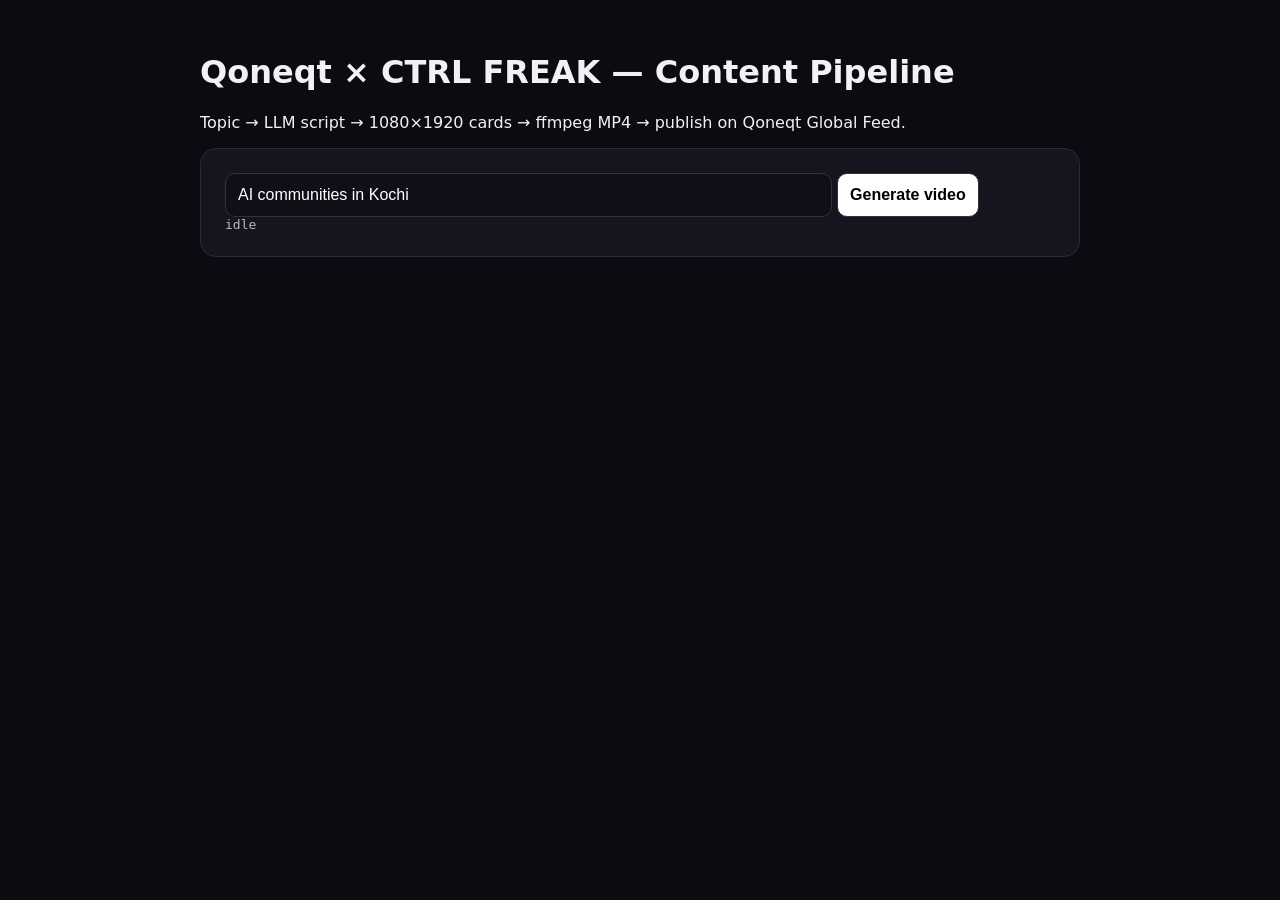
==== apps/web/index.html @ f0d29067 "QF pipeline v0: topic-to-MP4 for Qoneqt Global Feed (Python + Java backends, photo/voice/HyperFrames" ====
<!doctype html>
<html lang="en">
<head>
<meta charset="utf-8" />
<meta name="viewport" content="width=device-width, initial-scale=1" />
<title>Qoneqt x CTRL FREAK — AI Video Pipeline</title>
<style>
  body { font-family: system-ui, sans-serif; background:#0b0b12; color:#f2f2f5; margin:0; padding:32px; }
  .wrap { max-width: 880px; margin: 0 auto; }
  .card { background:#15151f; border:1px solid #2a2a3a; border-radius:16px; padding:24px; margin:16px 0; }
  input, button { font-size:16px; padding:12px; border-radius:10px; border:1px solid #333; }
  input { width:70%; background:#0f0f17; color:#fff; }
  button { background:#fff; color:#000; cursor:pointer; font-weight:700; }
  video { width:280px; border-radius:12px; border:1px solid #333; }
  .mono { font-family: monospace; font-size:13px; color:#b9b9c7; white-space:pre-wrap; }
  a { color:#ffe878; }
</style>
</head>
<body>
<div class="wrap">
  <h1>Qoneqt × CTRL FREAK — Content Pipeline</h1>
  <p>Topic → LLM script → 1080×1920 cards → ffmpeg MP4 → publish on Qoneqt Global Feed.</p>
  <div class="card">
    <input id="topic" placeholder="e.g. AI study communities in Kochi" value="AI communities in Kochi" />
    <button onclick="generate()">Generate video</button>
    <div id="status" class="mono">idle</div>
  </div>
  <div class="card" id="out" style="display:none">
    <h3>Output</h3>
    <video id="vid" controls playsinline></video>
    <div><a id="dl" href="#">Download MP4</a></div>
    <div id="script" class="mono"></div>
  </div>
</div>
<script>
async function generate() {
  const topic = document.getElementById('topic').value;
  const st = document.getElementById('status');
  st.textContent = 'queued...';
  const r = await fetch('/api/v1/jobs', {method:'POST', headers:{'Content-Type':'application/json'}, body: JSON.stringify({topic})});
  const {job_id} = await r.json();
  st.textContent = 'job ' + job_id + ' running...';
  for (let i=0;i<60;i++) {
    await new Promise(r=>setTimeout(r,1500));
    const j = await (await fetch('/api/v1/jobs/'+job_id)).json();
    st.textContent = j.status + ' / ' + j.stage;
    if (j.status==='ready') {
      document.getElementById('out').style.display='block';
      document.getElementById('vid').src = j.video_url;
      document.getElementById('dl').href = j.video_url;
      document.getElementById('script').textContent = JSON.stringify(j.script, null, 2);
      st.textContent = 'ready — upload the MP4 to Qoneqt Global Feed';
      return;
    }
    if (j.status==='failed') { st.textContent = 'failed: ' + j.error; return; }
  }
  st.textContent = 'timeout polling — check /api/v1/jobs/'+job_id;
}
</script>
</body>
</html>
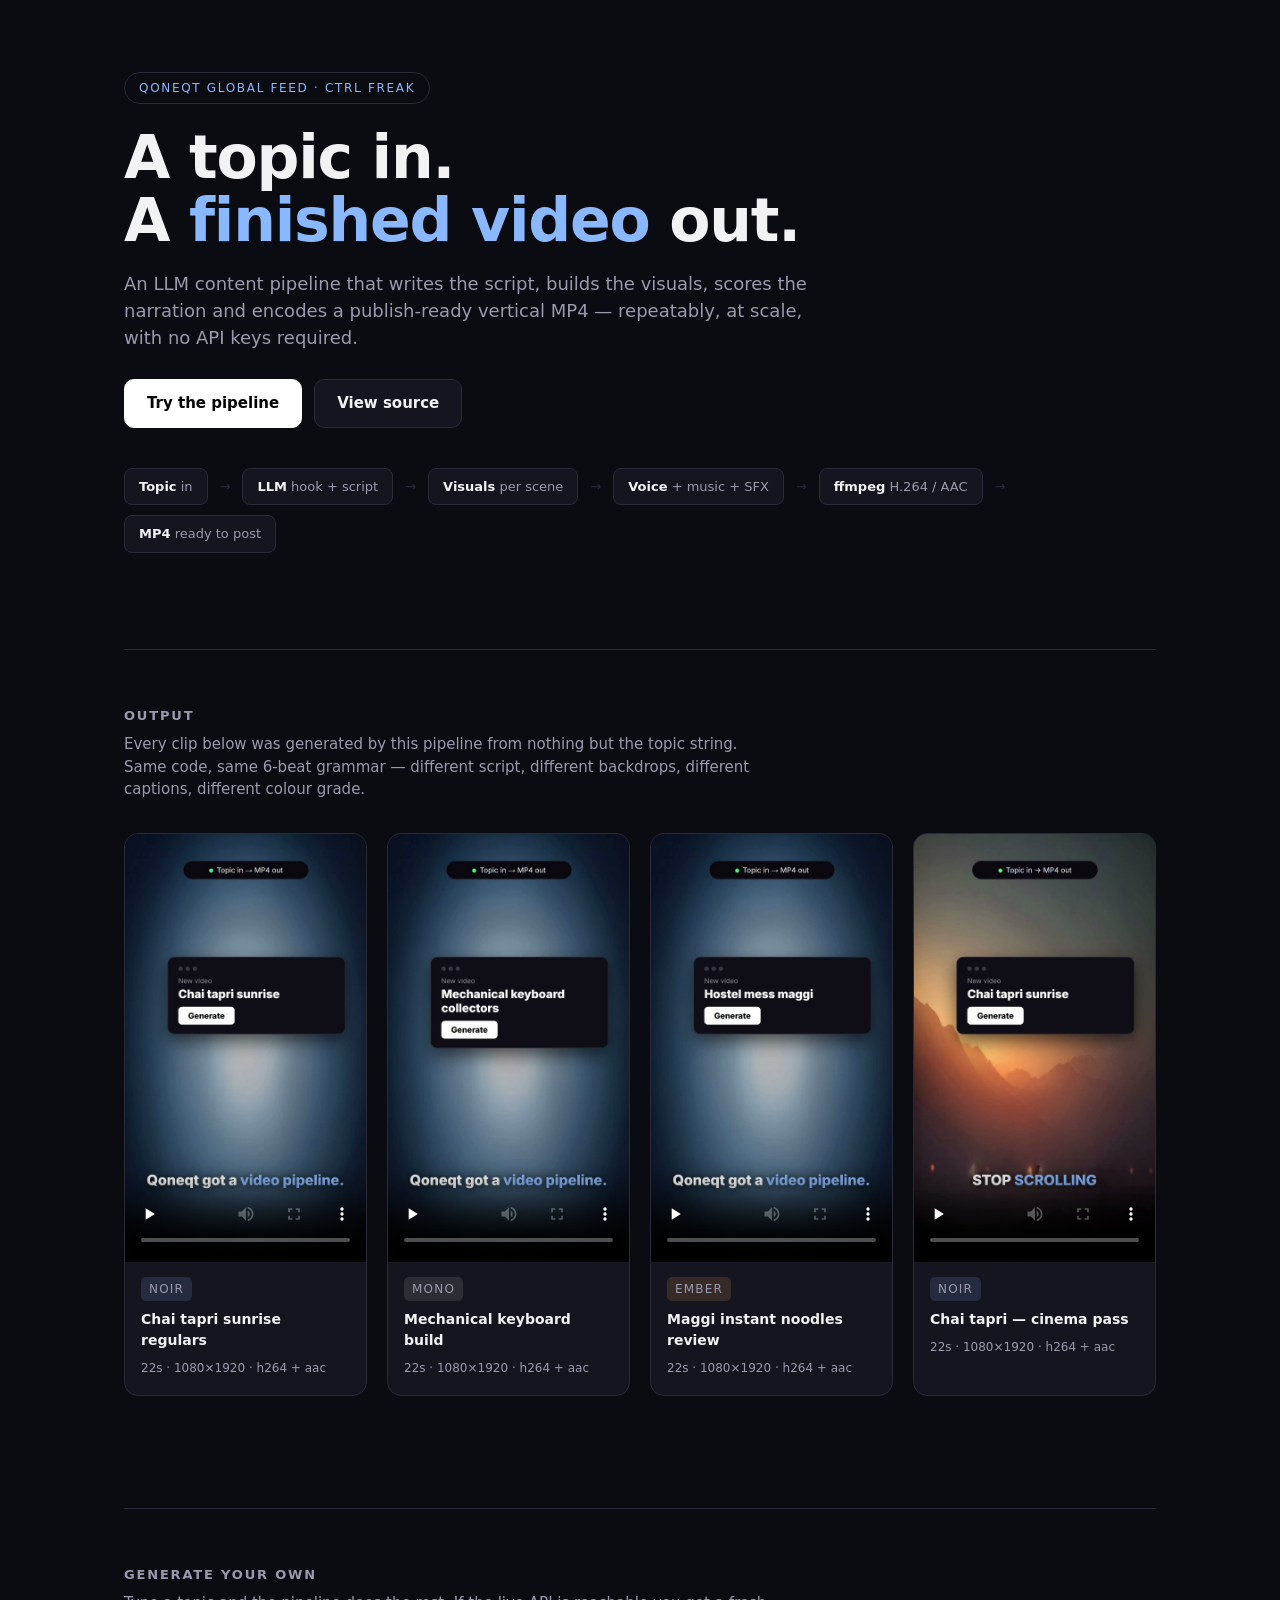
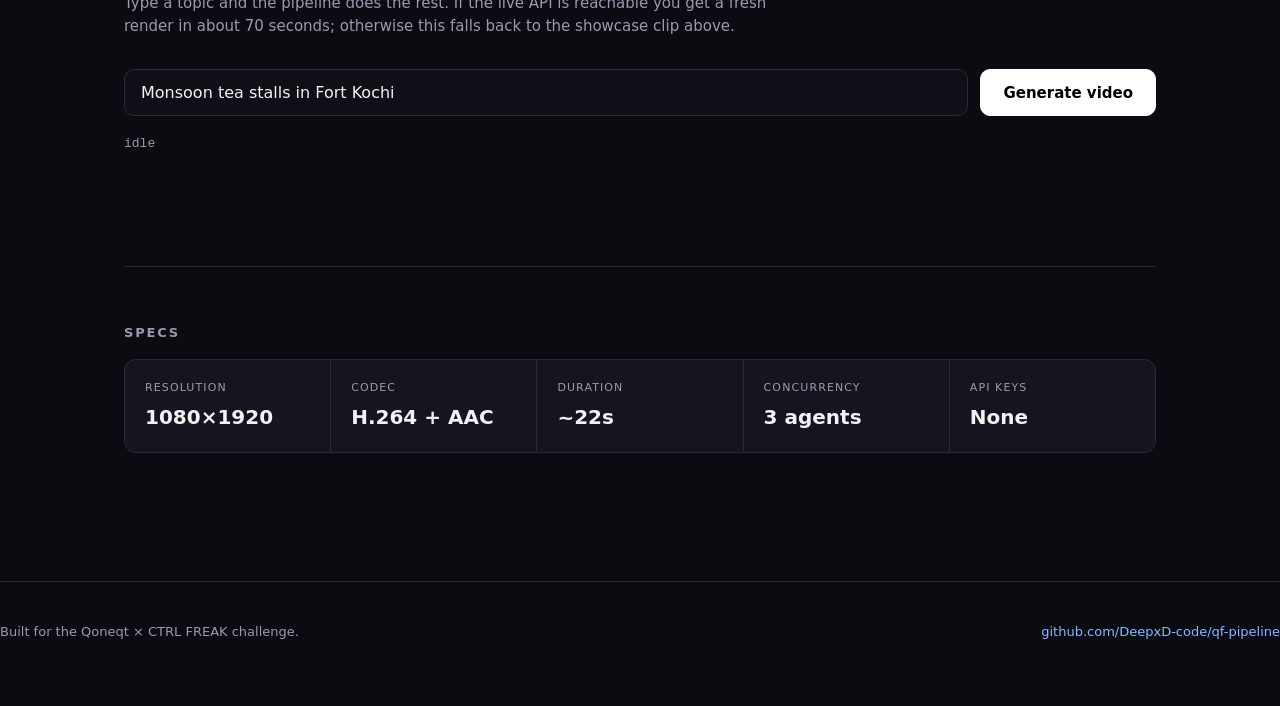
==== commit 85037c9c: "Vercel showcase site: static page in apps/web, vercel.json, .vercelignore, showcase render scripts" ====
--- a/apps/web/index.html
+++ b/apps/web/index.html
@@ -3,59 +3,192 @@
 <head>
 <meta charset="utf-8" />
 <meta name="viewport" content="width=device-width, initial-scale=1" />
-<title>Qoneqt x CTRL FREAK — AI Video Pipeline</title>
-<style>
-  body { font-family: system-ui, sans-serif; background:#0b0b12; color:#f2f2f5; margin:0; padding:32px; }
-  .wrap { max-width: 880px; margin: 0 auto; }
-  .card { background:#15151f; border:1px solid #2a2a3a; border-radius:16px; padding:24px; margin:16px 0; }
-  input, button { font-size:16px; padding:12px; border-radius:10px; border:1px solid #333; }
-  input { width:70%; background:#0f0f17; color:#fff; }
-  button { background:#fff; color:#000; cursor:pointer; font-weight:700; }
-  video { width:280px; border-radius:12px; border:1px solid #333; }
-  .mono { font-family: monospace; font-size:13px; color:#b9b9c7; white-space:pre-wrap; }
-  a { color:#ffe878; }
-</style>
+<title>Qoneqt × CTRL FREAK — AI Content Pipeline</title>
+<meta name="description" content="An LLM content pipeline that turns a topic into a publish-ready 1080×1920 MP4 for the Qoneqt Global Feed." />
+<link rel="stylesheet" href="style.css" />
 </head>
 <body>
 <div class="wrap">
-  <h1>Qoneqt × CTRL FREAK — Content Pipeline</h1>
-  <p>Topic → LLM script → 1080×1920 cards → ffmpeg MP4 → publish on Qoneqt Global Feed.</p>
-  <div class="card">
-    <input id="topic" placeholder="e.g. AI study communities in Kochi" value="AI communities in Kochi" />
-    <button onclick="generate()">Generate video</button>
-    <div id="status" class="mono">idle</div>
+
+<header>
+  <span class="eyebrow">Qoneqt Global Feed · CTRL FREAK</span>
+  <h1>A topic in.<br />A <span class="accent">finished video</span> out.</h1>
+  <p class="tagline">
+    An LLM content pipeline that writes the script, builds the visuals, scores the
+    narration and encodes a publish-ready vertical MP4 — repeatably, at scale, with
+    no API keys required.
+  </p>
+  <div class="cta">
+    <a class="btn btn-primary" href="#generate">Try the pipeline</a>
+    <a class="btn" href="https://github.com/DeepxD-code/qf-pipeline" target="_blank" rel="noopener">View source</a>
   </div>
-  <div class="card" id="out" style="display:none">
-    <h3>Output</h3>
+  <ol class="flow">
+    <li><b>Topic</b> in</li><li class="arrow">→</li>
+    <li><b>LLM</b> hook + script</li><li class="arrow">→</li>
+    <li><b>Visuals</b> per scene</li><li class="arrow">→</li>
+    <li><b>Voice</b> + music + SFX</li><li class="arrow">→</li>
+    <li><b>ffmpeg</b> H.264 / AAC</li><li class="arrow">→</li>
+    <li><b>MP4</b> ready to post</li>
+  </ol>
+</header>
+
+<section>
+  <h2>Output</h2>
+  <p class="sub">
+    Every clip below was generated by this pipeline from nothing but the topic
+    string. Same code, same 6-beat grammar — different script, different
+    backdrops, different captions, different colour grade.
+  </p>
+  <div class="grid" id="showcase">
+    <div class="card">
+      <video src="media/chai.mp4" poster="media/chai.jpg" controls playsinline preload="none"></video>
+      <div class="meta">
+        <span class="badge badge-noir">Noir</span>
+        <strong>Chai tapri sunrise regulars</strong>
+        <span>22s · 1080×1920 · h264 + aac</span>
+      </div>
+    </div>
+    <div class="card">
+      <video src="media/keyboard.mp4" poster="media/keyboard.jpg" controls playsinline preload="none"></video>
+      <div class="meta">
+        <span class="badge badge-mono">Mono</span>
+        <strong>Mechanical keyboard build</strong>
+        <span>22s · 1080×1920 · h264 + aac</span>
+      </div>
+    </div>
+    <div class="card">
+      <video src="media/maggi.mp4" poster="media/maggi.jpg" controls playsinline preload="none"></video>
+      <div class="meta">
+        <span class="badge badge-ember">Ember</span>
+        <strong>Maggi instant noodles review</strong>
+        <span>22s · 1080×1920 · h264 + aac</span>
+      </div>
+    </div>
+    <div class="card">
+      <video src="media/cinema.mp4" poster="media/cinema.jpg" controls playsinline preload="none"></video>
+      <div class="meta">
+        <span class="badge badge-noir">Noir</span>
+        <strong>Chai tapri — cinema pass</strong>
+        <span>22s · 1080×1920 · h264 + aac</span>
+      </div>
+    </div>
+  </div>
+</section>
+
+<section id="generate">
+  <h2>Generate your own</h2>
+  <p class="sub">
+    Type a topic and the pipeline does the rest. If the live API is reachable you
+    get a fresh render in about 70 seconds; otherwise this falls back to the
+    showcase clip above.
+  </p>
+  <div class="gen">
+    <div class="row">
+      <input type="text" id="topic" placeholder="e.g. Monsoon tea stalls in Fort Kochi" value="Monsoon tea stalls in Fort Kochi" />
+      <button class="btn btn-primary" id="go">Generate video</button>
+    </div>
+    <div class="status" id="status">idle</div>
+  </div>
+  <div class="out" id="out">
     <video id="vid" controls playsinline></video>
-    <div><a id="dl" href="#">Download MP4</a></div>
-    <div id="script" class="mono"></div>
+    <div>
+      <p><a id="dl" href="#" download>Download MP4</a></p>
+      <pre id="script"></pre>
+    </div>
   </div>
+  <p class="note" id="note" hidden>
+    The live renderer runs on a container host (Docker, ~1 GB image, needs ffmpeg
+    and a writable volume) — it can't run on a static CDN. This page is the
+    front end; point it at a deployed API with
+    <code>?api=https://your-api.example.com</code>.
+  </p>
+</section>
+
+<section>
+  <h2>Specs</h2>
+  <dl class="specs">
+    <div><dt>Resolution</dt><dd>1080×1920</dd></div>
+    <div><dt>Codec</dt><dd>H.264 + AAC</dd></div>
+    <div><dt>Duration</dt><dd>~22s</dd></div>
+    <div><dt>Concurrency</dt><dd>3 agents</dd></div>
+    <div><dt>API keys</dt><dd>None</dd></div>
+  </dl>
+</section>
+
 </div>
+
+<footer>
+  <span>Built for the Qoneqt × CTRL FREAK challenge.</span>
+  <span><a href="https://github.com/DeepxD-code/qf-pipeline" target="_blank" rel="noopener">github.com/DeepxD-code/qf-pipeline</a></span>
+</footer>
+
 <script>
+// API base: same-origin by default, overridable with ?api=
+const params = new URLSearchParams(location.search);
+const API = (params.get('api') || '').replace(/\/$/, '');
+
+const $ = (id) => document.getElementById(id);
+const statusEl = $('status');
+const outEl = $('out');
+const noteEl = $('note');
+
+function setStatus(msg, kind) {
+  statusEl.textContent = msg;
+  statusEl.className = 'status' + (kind ? ' ' + kind : '');
+}
+
+async function api(path, opts) {
+  const res = await fetch(API + path, opts);
+  if (!res.ok) throw new Error('HTTP ' + res.status);
+  return res.json();
+}
+
 async function generate() {
-  const topic = document.getElementById('topic').value;
-  const st = document.getElementById('status');
-  st.textContent = 'queued...';
-  const r = await fetch('/api/v1/jobs', {method:'POST', headers:{'Content-Type':'application/json'}, body: JSON.stringify({topic})});
-  const {job_id} = await r.json();
-  st.textContent = 'job ' + job_id + ' running...';
-  for (let i=0;i<60;i++) {
-    await new Promise(r=>setTimeout(r,1500));
-    const j = await (await fetch('/api/v1/jobs/'+job_id)).json();
-    st.textContent = j.status + ' / ' + j.stage;
-    if (j.status==='ready') {
-      document.getElementById('out').style.display='block';
-      document.getElementById('vid').src = j.video_url;
-      document.getElementById('dl').href = j.video_url;
-      document.getElementById('script').textContent = JSON.stringify(j.script, null, 2);
-      st.textContent = 'ready — upload the MP4 to Qoneqt Global Feed';
-      return;
+  const topic = $('topic').value.trim();
+  if (!topic) return;
+  const btn = $('go');
+  btn.disabled = true;
+  outEl.classList.remove('on');
+  noteEl.hidden = true;
+
+  try {
+    setStatus('queued…');
+    const { job_id } = await api('/api/v1/jobs', {
+      method: 'POST',
+      headers: { 'Content-Type': 'application/json' },
+      body: JSON.stringify({ topic }),
+    });
+    setStatus('job ' + job_id + ' — rendering (~70s)…');
+
+    for (let i = 0; i < 80; i++) {
+      await new Promise((r) => setTimeout(r, 1500));
+      const job = await api('/api/v1/jobs/' + job_id);
+      setStatus(job.status + ' / ' + job.stage);
+      if (job.status === 'ready') {
+        $('vid').src = job.video_url;
+        $('dl').href = job.video_url;
+        $('script').textContent = JSON.stringify(job.script, null, 2);
+        outEl.classList.add('on');
+        setStatus('ready — upload the MP4 to the Qoneqt Global Feed', 'ok');
+        return;
+      }
+      if (job.status === 'failed') {
+        setStatus('failed: ' + (job.error || 'unknown error'), 'err');
+        return;
+      }
     }
-    if (j.status==='failed') { st.textContent = 'failed: ' + j.error; return; }
+    setStatus('still rendering — check /api/v1/jobs/' + job_id);
+  } catch (err) {
+    setStatus('API not reachable (' + err.message + ')', 'err');
+    noteEl.hidden = false;
+  } finally {
+    btn.disabled = false;
   }
-  st.textContent = 'timeout polling — check /api/v1/jobs/'+job_id;
 }
+
+$('go').addEventListener('click', generate);
+$('topic').addEventListener('keydown', (e) => { if (e.key === 'Enter') generate(); });
+if (API) setStatus('API: ' + API);
 </script>
 </body>
 </html>
--- a/apps/web/style.css
+++ b/apps/web/style.css
@@ -0,0 +1,253 @@
+:root {
+  --bg: #0b0b12;
+  --panel: #15151f;
+  --line: #2a2a3a;
+  --ink: #f2f2f5;
+  --dim: #9a9aae;
+  --accent: #8ab8ff;
+  --green: #4ae08a;
+  --amber: #ffb14e;
+  --max: 1080px;
+}
+
+* { box-sizing: border-box; }
+
+body {
+  margin: 0;
+  background: var(--bg);
+  color: var(--ink);
+  font-family: system-ui, -apple-system, "Segoe UI", Roboto, sans-serif;
+  line-height: 1.5;
+  -webkit-font-smoothing: antialiased;
+}
+
+.wrap { max-width: var(--max); margin: 0 auto; padding: 0 24px; }
+
+a { color: var(--accent); text-decoration: none; }
+a:hover { text-decoration: underline; }
+
+/* ---------- header ---------- */
+
+header { padding: 72px 0 40px; }
+
+.eyebrow {
+  display: inline-block;
+  font-size: 12px;
+  letter-spacing: 0.14em;
+  text-transform: uppercase;
+  color: var(--accent);
+  border: 1px solid var(--line);
+  border-radius: 999px;
+  padding: 6px 14px;
+  margin-bottom: 22px;
+}
+
+h1 {
+  font-size: clamp(34px, 6vw, 60px);
+  line-height: 1.05;
+  margin: 0 0 18px;
+  letter-spacing: -0.02em;
+}
+
+h1 .accent { color: var(--accent); }
+
+.tagline {
+  font-size: 18px;
+  color: var(--dim);
+  max-width: 62ch;
+  margin: 0 0 28px;
+}
+
+.cta { display: flex; flex-wrap: wrap; gap: 12px; }
+
+.btn {
+  display: inline-block;
+  font-size: 15px;
+  font-weight: 600;
+  padding: 12px 22px;
+  border-radius: 10px;
+  border: 1px solid var(--line);
+  color: var(--ink);
+  background: var(--panel);
+  cursor: pointer;
+  font-family: inherit;
+}
+
+.btn:hover { border-color: var(--accent); text-decoration: none; }
+.btn-primary { background: #fff; color: #000; border-color: #fff; }
+.btn-primary:hover { background: var(--accent); border-color: var(--accent); }
+.btn[disabled] { opacity: 0.5; cursor: not-allowed; }
+
+/* ---------- pipeline strip ---------- */
+
+.flow {
+  display: flex;
+  flex-wrap: wrap;
+  gap: 10px;
+  align-items: center;
+  margin: 40px 0 0;
+  padding: 0;
+  list-style: none;
+}
+
+.flow li {
+  font-size: 13px;
+  color: var(--dim);
+  background: var(--panel);
+  border: 1px solid var(--line);
+  border-radius: 8px;
+  padding: 8px 14px;
+  white-space: nowrap;
+}
+
+.flow li b { color: var(--ink); font-weight: 600; }
+.flow .arrow { color: var(--line); background: none; border: none; padding: 0 2px; }
+
+/* ---------- sections ---------- */
+
+section { padding: 56px 0; border-top: 1px solid var(--line); margin-top: 56px; }
+
+h2 {
+  font-size: 13px;
+  letter-spacing: 0.14em;
+  text-transform: uppercase;
+  color: var(--dim);
+  margin: 0 0 8px;
+  font-weight: 600;
+}
+
+.sub { color: var(--dim); font-size: 15px; margin: 0 0 32px; max-width: 68ch; }
+
+/* ---------- video grid ---------- */
+
+.grid {
+  display: grid;
+  grid-template-columns: repeat(auto-fit, minmax(210px, 1fr));
+  gap: 20px;
+}
+
+.card {
+  background: var(--panel);
+  border: 1px solid var(--line);
+  border-radius: 14px;
+  overflow: hidden;
+}
+
+.card video {
+  display: block;
+  width: 100%;
+  aspect-ratio: 9 / 16;
+  object-fit: cover;
+  background: #000;
+}
+
+.card .meta { padding: 14px 16px 16px; }
+.card .meta strong { display: block; font-size: 14px; margin-bottom: 4px; }
+.card .meta span { font-size: 12px; color: var(--dim); }
+
+.badge {
+  display: inline-block;
+  font-size: 10px;
+  letter-spacing: 0.1em;
+  text-transform: uppercase;
+  padding: 3px 8px;
+  border-radius: 5px;
+  margin-bottom: 8px;
+}
+
+.badge-noir { background: rgba(138, 184, 255, 0.14); color: var(--accent); }
+.badge-ember { background: rgba(255, 177, 78, 0.14); color: var(--amber); }
+.badge-mono { background: rgba(255, 255, 255, 0.1); color: #fff; }
+
+/* ---------- generator ---------- */
+
+.gen { display: grid; gap: 18px; }
+
+.row { display: flex; gap: 12px; flex-wrap: wrap; }
+
+input[type="text"] {
+  flex: 1 1 320px;
+  font-size: 16px;
+  font-family: inherit;
+  padding: 13px 16px;
+  border-radius: 10px;
+  border: 1px solid var(--line);
+  background: #0f0f17;
+  color: var(--ink);
+}
+
+input[type="text"]:focus { outline: none; border-color: var(--accent); }
+
+.status {
+  font-family: ui-monospace, SFMono-Regular, Menlo, monospace;
+  font-size: 13px;
+  color: var(--dim);
+  min-height: 20px;
+  white-space: pre-wrap;
+  word-break: break-word;
+}
+
+.status.ok { color: var(--green); }
+.status.err { color: #ff7a7a; }
+
+.out { display: none; gap: 24px; flex-wrap: wrap; align-items: flex-start; }
+.out.on { display: flex; }
+.out video { width: 240px; border-radius: 12px; border: 1px solid var(--line); }
+
+pre {
+  font-family: ui-monospace, SFMono-Regular, Menlo, monospace;
+  font-size: 12px;
+  color: var(--dim);
+  background: #0f0f17;
+  border: 1px solid var(--line);
+  border-radius: 10px;
+  padding: 14px 16px;
+  margin: 0;
+  max-width: 100%;
+  overflow: auto;
+  max-height: 320px;
+}
+
+/* ---------- specs ---------- */
+
+.specs {
+  display: grid;
+  grid-template-columns: repeat(auto-fit, minmax(160px, 1fr));
+  gap: 1px;
+  background: var(--line);
+  border: 1px solid var(--line);
+  border-radius: 12px;
+  overflow: hidden;
+}
+
+.specs div { background: var(--panel); padding: 20px; }
+.specs dt { font-size: 11px; letter-spacing: 0.1em; text-transform: uppercase; color: var(--dim); margin-bottom: 6px; }
+.specs dd { margin: 0; font-size: 20px; font-weight: 600; }
+
+.note {
+  font-size: 14px;
+  color: var(--dim);
+  background: var(--panel);
+  border: 1px solid var(--line);
+  border-left: 3px solid var(--amber);
+  border-radius: 8px;
+  padding: 14px 18px;
+  margin-top: 20px;
+}
+
+footer {
+  padding: 40px 0 64px;
+  border-top: 1px solid var(--line);
+  margin-top: 56px;
+  color: var(--dim);
+  font-size: 13px;
+  display: flex;
+  flex-wrap: wrap;
+  gap: 16px;
+  justify-content: space-between;
+}
+
+@media (max-width: 560px) {
+  header { padding-top: 48px; }
+  .out video { width: 100%; }
+}
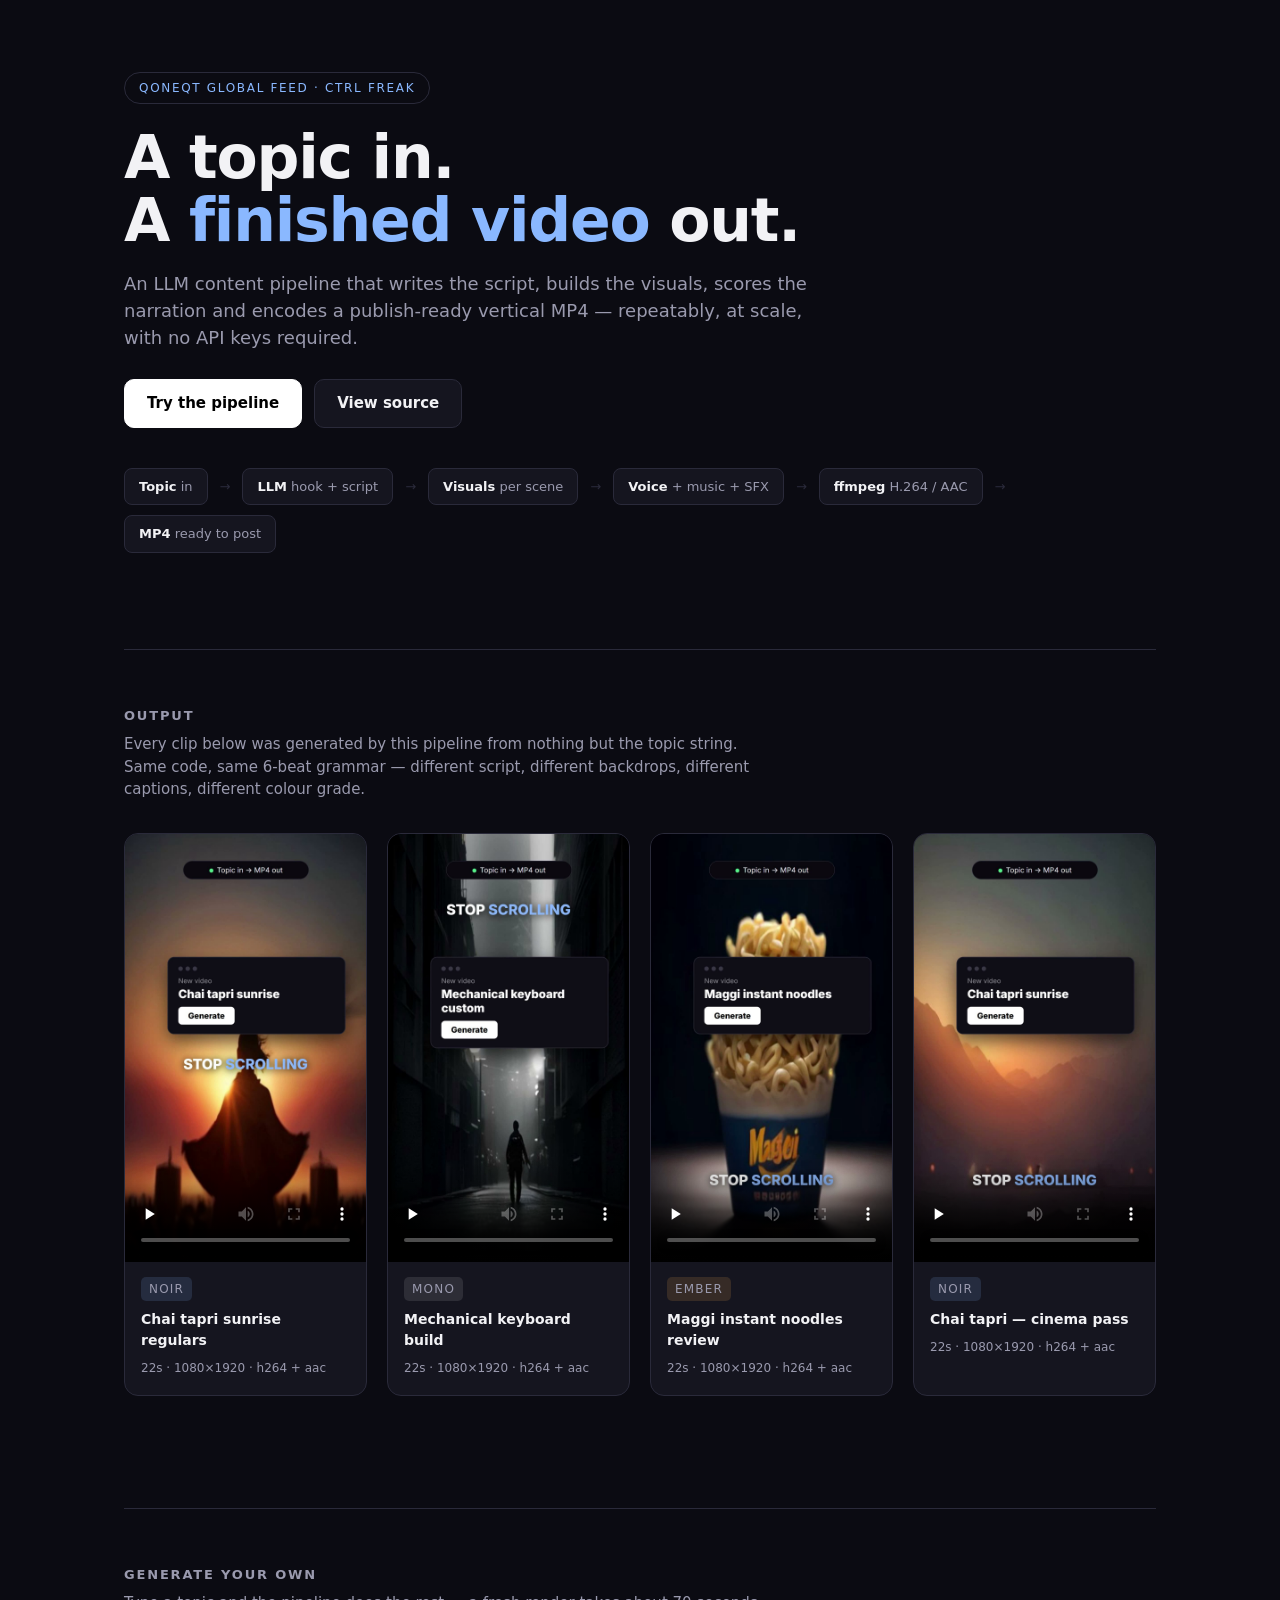
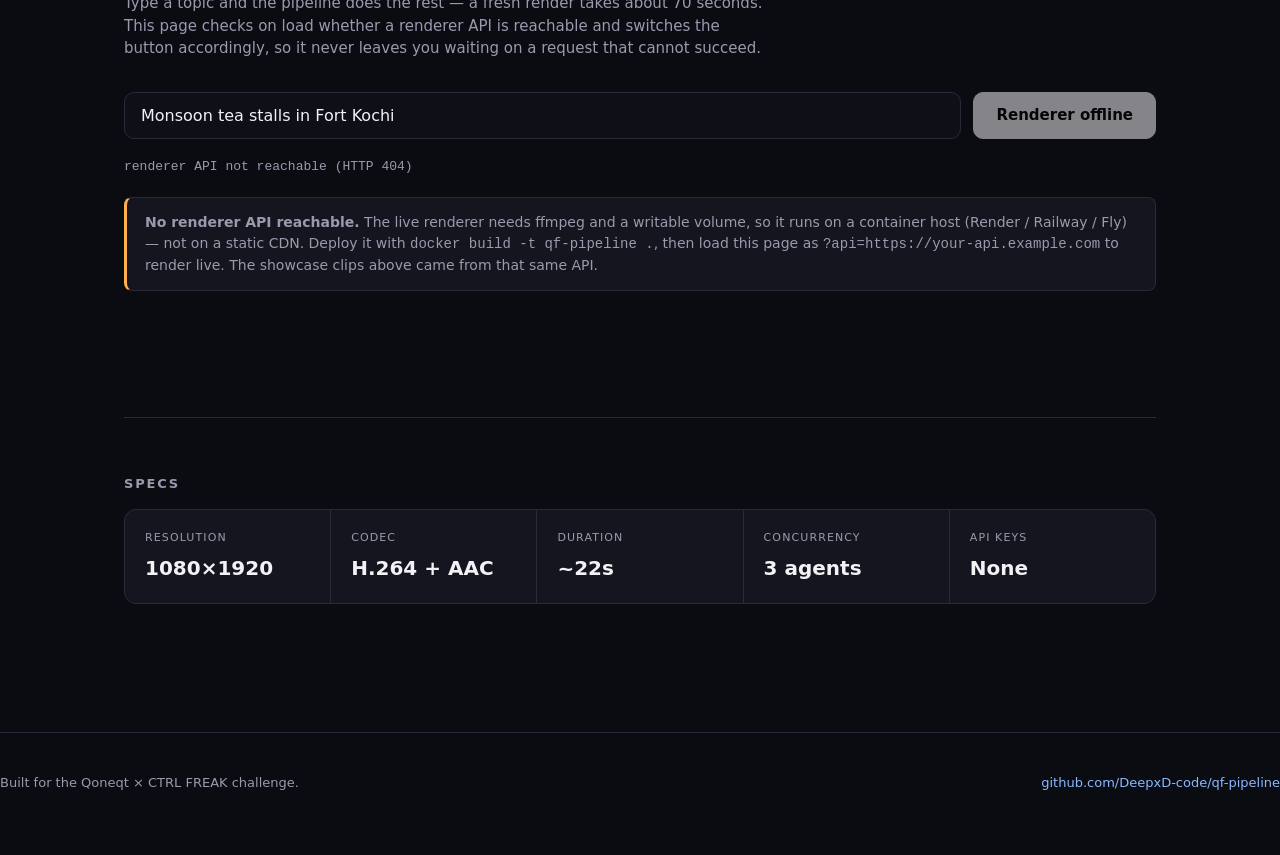
==== commit 8ab45c0b: "Fix dead generate button on static deploy: probe /health on load, disable with reason; add CORS so t" ====
--- a/apps/web/index.html
+++ b/apps/web/index.html
@@ -78,14 +78,15 @@
 <section id="generate">
   <h2>Generate your own</h2>
   <p class="sub">
-    Type a topic and the pipeline does the rest. If the live API is reachable you
-    get a fresh render in about 70 seconds; otherwise this falls back to the
-    showcase clip above.
+    Type a topic and the pipeline does the rest — a fresh render takes about
+    70 seconds. This page checks on load whether a renderer API is reachable and
+    switches the button accordingly, so it never leaves you waiting on a request
+    that cannot succeed.
   </p>
   <div class="gen">
     <div class="row">
       <input type="text" id="topic" placeholder="e.g. Monsoon tea stalls in Fort Kochi" value="Monsoon tea stalls in Fort Kochi" />
-      <button class="btn btn-primary" id="go">Generate video</button>
+      <button class="btn btn-primary" id="go" disabled>Checking renderer…</button>
     </div>
     <div class="status" id="status">idle</div>
   </div>
@@ -97,10 +98,11 @@
     </div>
   </div>
   <p class="note" id="note" hidden>
-    The live renderer runs on a container host (Docker, ~1 GB image, needs ffmpeg
-    and a writable volume) — it can't run on a static CDN. This page is the
-    front end; point it at a deployed API with
-    <code>?api=https://your-api.example.com</code>.
+    <strong>No renderer API reachable.</strong> The live renderer needs ffmpeg and a
+    writable volume, so it runs on a container host (Render / Railway / Fly) — not
+    on a static CDN. Deploy it with <code>docker build -t qf-pipeline .</code>, then
+    load this page as <code>?api=https://your-api.example.com</code> to render live.
+    The showcase clips above came from that same API.
   </p>
 </section>
 
@@ -131,6 +133,7 @@
 const statusEl = $('status');
 const outEl = $('out');
 const noteEl = $('note');
+const goBtn = $('go');
 
 function setStatus(msg, kind) {
   statusEl.textContent = msg;
@@ -143,10 +146,38 @@
   return res.json();
 }
 
+// Probe the renderer before enabling the button. A static host answers 404 for
+// /health, so this distinguishes "no API here" from "API is down".
+async function probe() {
+  if (API) {
+    setStatus('API: ' + API + ' — checking…');
+  } else {
+    setStatus('no ?api= parameter set, checking this origin…');
+  }
+  try {
+    const ctrl = new AbortController();
+    const timer = setTimeout(() => ctrl.abort(), 4000);
+    const res = await fetch(API + '/health', { signal: ctrl.signal });
+    clearTimeout(timer);
+    if (!res.ok) throw new Error('HTTP ' + res.status);
+    await res.json();
+    goBtn.disabled = false;
+    goBtn.textContent = 'Generate video';
+    setStatus('live renderer connected — enter a topic and generate', 'ok');
+    return true;
+  } catch (err) {
+    goBtn.disabled = true;
+    goBtn.textContent = 'Renderer offline';
+    noteEl.hidden = false;
+    setStatus('renderer API not reachable (' + err.message + ')');
+    return false;
+  }
+}
+
 async function generate() {
   const topic = $('topic').value.trim();
   if (!topic) return;
-  const btn = $('go');
+  const btn = goBtn;
   btn.disabled = true;
   outEl.classList.remove('on');
   noteEl.hidden = true;
@@ -181,14 +212,16 @@
   } catch (err) {
     setStatus('API not reachable (' + err.message + ')', 'err');
     noteEl.hidden = false;
+    goBtn.disabled = true;
+    goBtn.textContent = 'Renderer offline';
   } finally {
-    btn.disabled = false;
+    if (!goBtn.textContent.includes('offline')) btn.disabled = false;
   }
 }
 
-$('go').addEventListener('click', generate);
-$('topic').addEventListener('keydown', (e) => { if (e.key === 'Enter') generate(); });
-if (API) setStatus('API: ' + API);
+goBtn.addEventListener('click', generate);
+$('topic').addEventListener('keydown', (e) => { if (e.key === 'Enter' && !goBtn.disabled) generate(); });
+probe();
 </script>
 </body>
 </html>
